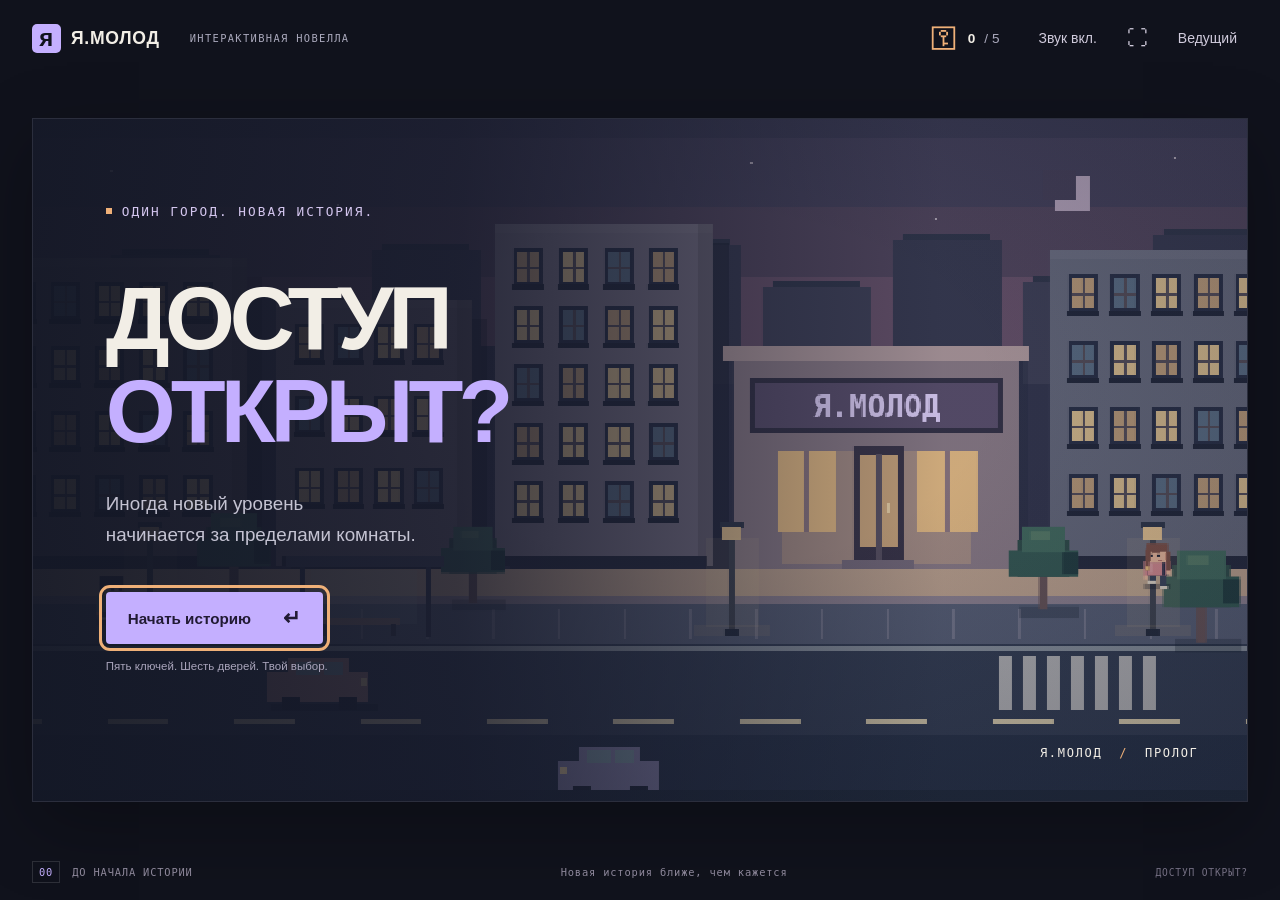
==== index.html @ 44071b17 "feat: реализовать сцены пролога и переиспользуемый движок игры" ====
<!doctype html>
<html lang="ru">
<head>
  <meta charset="utf-8">
  <meta name="viewport" content="width=device-width, initial-scale=1">
  <meta name="theme-color" content="#10121e">
  <title>Я.МОЛОД — доступ открыт?</title>
  <link rel="icon" href="data:image/svg+xml,%3Csvg xmlns='http://www.w3.org/2000/svg' viewBox='0 0 32 32'%3E%3Crect width='32' height='32' rx='8' fill='%23b6a1f2'/%3E%3Cpath d='M8 8h16v16H8z' fill='%2310121e'/%3E%3Cpath d='M12 12h8v4h-4v4h-4z' fill='%23b6a1f2'/%3E%3C/svg%3E">
  <link rel="stylesheet" href="styles.css">
</head>
<body>
  <div class="game-shell">
    <header class="topbar">
      <a class="brand" href="./" aria-label="Я.МОЛОД — на старт"><span class="brand-symbol" aria-hidden="true">я</span> Я.МОЛОД<span class="brand-caption">ИНТЕРАКТИВНАЯ НОВЕЛЛА</span></a>
      <div class="tools">
        <span class="key-count" aria-label="Собрано 0 из 5 ключей"><span aria-hidden="true">⚿</span> <b id="key-count">0</b><span>/ 5</span></span>
        <button class="icon-button" id="sound" aria-label="Отключить звук" aria-pressed="false" title="Звук">Звук вкл.</button>
        <button class="icon-button" id="fullscreen" title="Полный экран" aria-label="Полный экран">⛶</button>
        <button class="icon-button" id="host-toggle" aria-expanded="false" aria-controls="host-panel" title="Панель ведущего · H">Ведущий</button>
      </div>
    </header>

    <main id="stage" class="stage" aria-label="Игровая сцена">
      <canvas id="world" width="960" height="540" aria-label="Пиксельный город"></canvas>
      <div class="vignette" aria-hidden="true"></div>
      <div id="location-tag" class="location-tag" hidden><span class="tiny-square"></span><span id="location-name"></span></div>

      <section id="start-screen" class="start-screen" aria-label="Начало игры">
        <div class="eyebrow"><span class="tiny-square"></span> ОДИН ГОРОД. НОВАЯ ИСТОРИЯ.</div>
        <h1>ДОСТУП<br><span>ОТКРЫТ?</span></h1>
        <p class="intro">Иногда новый уровень<br>начинается за пределами комнаты.</p>
        <button id="start" class="primary-button">Начать историю <span aria-hidden="true">↵</span></button>
        <div class="start-footnote">Пять ключей. Шесть дверей. Твой выбор.</div>
        <div class="edition">Я.МОЛОД <span> / </span> ПРОЛОГ</div>
      </section>

      <div id="fade" class="fade" aria-hidden="true"></div>
      <section id="title-card" class="title-card" hidden><p id="title-kicker" class="eyebrow"></p><h2 id="title-text"></h2><span class="title-line"></span></section>

      <section id="dialogue" class="dialogue" aria-label="Диалог" hidden>
        <div class="portrait-frame"><canvas id="portrait" width="96" height="96" aria-hidden="true"></canvas></div>
        <div class="dialogue-body"><div class="speaker-line"><h2 id="speaker"></h2><span id="thought-label">МЫСЛИ</span></div><p id="dialogue-text" aria-live="polite"></p></div>
        <button id="next-dialogue" class="advance" aria-label="Следующая реплика"><span id="advance-label">Далее</span> <kbd>ПРОБЕЛ</kbd></button>
      </section>

      <section id="poster" class="poster" hidden aria-label="Афиша квеста">
        <div class="eyebrow">МОЛОДЁЖНЫЙ ЦЕНТР</div><strong>Я.МОЛОД</strong><div class="poster-door" aria-hidden="true">?</div><h2>ПЯТЬ КЛЮЧЕЙ.<br>ШЕСТАЯ ДВЕРЬ.</h2><p>Пройди квест. Узнай, что внутри.</p><span class="poster-stamp">СЕГОДНЯ / ВХОД СВОБОДНЫЙ</span>
      </section>

      <section id="chat" class="chat" aria-label="Переписка с Соней" hidden>
        <header class="chat-header"><span class="chat-avatar">С</span><div><b>Соня</b><small>В сети</small></div><span class="chat-menu" aria-hidden="true">···</span></header>
        <div class="chat-date">Сегодня</div><div id="chat-messages" class="chat-messages" aria-live="polite"></div>
        <button id="next-chat" class="chat-next">Продолжить <kbd>ПРОБЕЛ</kbd></button>
      </section>

      <section id="vote" class="vote-screen" aria-label="Прими решение" hidden>
        <span class="eyebrow">ПЕРВЫЙ ВЫБОР</span><h2>Прими решение</h2><p>У каждой истории есть поворотный момент.</p><div class="vote-clock"><span id="vote-seconds">30</span><span class="vote-unit">СЕКУНД</span></div><div class="vote-track"><div id="vote-progress"></div></div><p id="vote-hint" class="vote-hint"></p>
      </section>

      <section id="ending" class="ending" hidden><div class="eyebrow">ПРОЛОГ ЗАВЕРШЁН</div><h2>Первый шаг<br><em>сделан.</em></h2><p>Впереди — «Ямолод», пять ключей<br>и одна очень любопытная дверь.</p><span class="ending-note">Продолжение истории — в сцене 04</span><button id="replay" class="primary-button">Пройти ещё раз</button></section>
      <div id="pause-overlay" class="pause-overlay" hidden><span>ПАУЗА</span><p>История подождёт.</p><button id="resume" class="secondary-button">Продолжить</button></div>
      <div id="error" class="error-panel" role="alert" hidden><h2>Не удалось продолжить историю</h2><p id="error-message"></p><button id="error-reload" class="secondary-button">На старт</button></div>
    </main>

    <footer class="footer"><div><span class="chapter-index" id="chapter-index">00</span><span id="chapter-name">ДО НАЧАЛА ИСТОРИИ</span></div><span id="control-hint">Новая история ближе, чем кажется</span><span class="footer-mark">ДОСТУП ОТКРЫТ?</span></footer>
  </div>

  <aside id="host-panel" class="host-panel" aria-label="Панель ведущего" hidden>
    <header><div><span class="eyebrow">ЛОКАЛЬНАЯ РЕПЕТИЦИЯ</span><h2>Панель ведущего</h2></div><button id="host-close" class="icon-button" aria-label="Закрыть панель">×</button></header>
    <p id="host-status" role="status">История готова к запуску</p>
    <button id="pause" class="secondary-button">Пауза</button>
    <fieldset id="vote-controls" disabled><legend>Результат выбора</legend><p>Задайте ветку вместо голосования участников.</p><button class="choice" data-choice="accept" aria-pressed="false"><b>А · Пойти с Соней</b><span>«Ладно, пошли. Но если там будут шишки и клей — я ухожу».</span></button><button class="choice" data-choice="decline" aria-pressed="false"><b>Б · Отправиться домой</b><span>«Нет, Сонь, сегодня без меня. Дома свои квесты».</span></button><button id="vote-finish" class="secondary-button">Завершить отсчёт</button></fieldset>
    <button id="restart" class="text-button">Начать заново</button><p class="host-help"><kbd>H</kbd> — панель · <kbd>Пробел</kbd> — реплика<br>Панель видна на этом же экране.</p>
  </aside>

  <dialog id="restart-confirm" class="confirm-dialog"><h2>Начать историю заново?</h2><p>Текущее прохождение будет сброшено.</p><form method="dialog"><button class="secondary-button" value="cancel">Продолжить игру</button><button class="primary-button" value="restart">Начать заново</button></form></dialog>
  <noscript>Для игры необходим JavaScript. Включите его в настройках браузера.</noscript>
  <script type="module" src="src/main.js"></script>
</body>
</html>
---- styles.css ----
@font-face{font-family:LocalMono;src:local("Cascadia Code"),local("Consolas");font-display:swap}
:root{color-scheme:dark;--bg:#10121c;--panel:#191c2b;--text:#f2eee6;--muted:#aaa9bc;--accent:#c4afff;--orange:#efb078;--border:#ffffff20;font-family:Arial,Helvetica,sans-serif;font-size:16px}
*{box-sizing:border-box}body{margin:0;background:var(--bg);color:var(--text)}button,a{-webkit-tap-highlight-color:transparent}button{font:inherit;color:inherit;cursor:pointer}button:disabled{cursor:default;opacity:.4}button:focus-visible,a:focus-visible{outline:3px solid var(--orange);outline-offset:4px}button{transition:background .16s,border-color .16s,transform .16s}button:hover:not(:disabled){filter:brightness(1.13)}[hidden]{display:none!important}kbd{font-family:LocalMono,monospace;font-size:.7rem;letter-spacing:.05em;border:1px solid #ffffff30;border-radius:4px;padding:4px 6px;color:var(--muted)}
.game-shell{min-height:100dvh;display:flex;flex-direction:column;align-items:center;padding:0 32px}.topbar{width:100%;height:76px;flex:none;display:flex;align-items:center;justify-content:space-between;gap:16px}.brand{font-size:1.1rem;font-weight:900;letter-spacing:.04em;display:flex;align-items:center;gap:10px;text-decoration:none;color:var(--text)}.brand-symbol{background:var(--accent);color:var(--bg);width:29px;height:29px;display:grid;place-items:center;font-size:1.5rem;border-radius:5px;line-height:1}.brand-caption{font-family:LocalMono,monospace;font-weight:400;color:var(--muted);font-size:.65rem;letter-spacing:.13em;margin-left:20px}.tools{display:flex;align-items:center;gap:8px}.key-count{display:flex;align-items:center;gap:9px;margin-right:20px;font-size:.85rem}.key-count>span:first-child{color:var(--orange);font-size:1.8rem}.key-count>span:last-child{color:var(--muted)}.icon-button{background:transparent;border:1px solid transparent;border-radius:6px;padding:8px 10px;color:#d0cbdc;font-size:.85rem}.icon-button:hover{background:#ffffff0a;border-color:var(--border)}#fullscreen{font-size:1.3rem;padding:3px 10px}
.stage{position:relative;width:min(100%,calc((100dvh - 132px)*16/9));aspect-ratio:16/9;flex:none;margin:auto 0;isolation:isolate;overflow:hidden;background:#191c2c;border:1px solid #ffffff14;box-shadow:0 24px 70px #0004;container-type:inline-size}#world{display:block;width:100%;height:100%;image-rendering:pixelated}.vignette{position:absolute;inset:0;pointer-events:none;background:radial-gradient(ellipse at 55% 40%,transparent 30%,#0b0c1940 100%);z-index:1}.location-tag{position:absolute;left:3%;top:5%;padding:10px 14px;background:#141725d9;display:flex;align-items:center;gap:9px;font-family:LocalMono,monospace;font-size:clamp(.7rem,1.1cqw,.95rem);letter-spacing:.07em;z-index:2;border:1px solid #ffffff15}.tiny-square{display:inline-block;background:var(--orange);width:6px;height:6px;flex-shrink:0}.eyebrow{font-family:LocalMono,monospace;font-size:clamp(.65rem,1.05cqw,.85rem);letter-spacing:.16em;font-weight:400;color:var(--accent)}
.start-screen{position:absolute;inset:0;z-index:3;padding:7% 6%;background:linear-gradient(90deg,#131725ed 0%,#151828c9 35%,#15182822 75%)}.start-screen .eyebrow{display:flex;align-items:center;gap:10px;color:#d4c6ef}.start-screen h1{font-size:clamp(2rem,7.4cqw,7.2rem);letter-spacing:-.055em;line-height:1.03;margin:5% 0 3%;font-weight:900}.start-screen h1 span{color:var(--accent)}.intro{font-size:clamp(.8rem,1.55cqw,1.3rem);line-height:1.6;color:#c4c3d2;margin:0 0 4%}.primary-button{border:0;background:var(--accent);color:#211a33;min-height:46px;padding:14px 22px;font-size:.95rem;font-weight:700;border-radius:4px;display:inline-flex;justify-content:center;align-items:center;gap:32px}.primary-button:hover{background:#d1c0ff;transform:translateY(-1px)}.primary-button span{font-size:1.3rem}.start-footnote{margin-top:16px;font-size:clamp(.65rem,.95cqw,.8rem);color:#aaa5bc}.edition{position:absolute;right:4%;bottom:6%;font-family:LocalMono,monospace;font-size:.75rem;letter-spacing:.14em}.edition span{color:var(--orange);margin:0 8px}.fade{position:absolute;inset:0;background:#0d1019;opacity:0;pointer-events:none;z-index:5}.title-card{position:absolute;inset:0;z-index:6;display:flex;align-items:center;justify-content:center;flex-direction:column;background:#0d1019}.title-card h2{font-size:clamp(1.4rem,3.8cqw,3rem);font-weight:500;margin:20px;text-align:center}.title-line{width:48px;height:3px;background:var(--orange);margin-top:20px}
.dialogue{position:absolute;left:3%;right:3%;bottom:5%;z-index:8;display:flex;min-height:26%;background:#171a29f5;border:1px solid #9d8fc05c;box-shadow:0 8px 32px #0005;padding:2%;gap:2%;border-radius:5px}.portrait-frame{width:10%;aspect-ratio:1;align-self:flex-start;border:1px solid #ffffff14;background:#37324c;flex-shrink:0;image-rendering:pixelated}.portrait-frame canvas{width:100%;height:100%;display:block}.dialogue-body{padding:0 0 22px;flex:1}.speaker-line{display:flex;align-items:center;gap:15px;margin-bottom:10px}.speaker-line h2{font-size:clamp(.8rem,1.5cqw,1.2rem);margin:0;color:var(--accent)}#thought-label{font-size:.6rem;font-family:LocalMono,monospace;letter-spacing:.14em;color:#a9a2b8}#dialogue-text{margin:0;font-size:clamp(.8rem,1.65cqw,1.4rem);line-height:1.5;max-width:98%;white-space:pre-line}.advance{position:absolute;right:2%;bottom:10px;border:0;background:transparent;color:var(--muted);font-size:.7rem;display:flex;align-items:center;gap:12px}.advance:hover{color:white}.advance kbd{font-size:.6rem}
.poster{position:absolute;z-index:4;right:9%;top:8%;width:27%;padding:3%;background:#c3b0f2;color:#251b39;border:5px solid #211a30;transform:rotate(3deg);box-shadow:12px 12px #1118}.poster .eyebrow{color:#44365d;font-size:.65rem;letter-spacing:.08em}.poster strong{font-size:clamp(1rem,3cqw,2.6rem);display:block;margin-top:8px;letter-spacing:-.05em}.poster h2{font-size:clamp(.85rem,1.8cqw,1.7rem);line-height:1.1}.poster p{font-size:clamp(.6rem,1cqw,.85rem)}.poster-door{width:36%;height:70px;background:#342545;color:#f4b96f;display:grid;place-items:center;font-size:2.8rem;margin:15px auto;border:6px solid #66517c;box-shadow:6px 6px #a086cd}.poster-stamp{font-family:LocalMono,monospace;font-size:.55rem;border-top:1px solid #33224455;padding-top:10px;display:block}
.chat{position:absolute;z-index:9;top:5%;bottom:5%;left:28%;width:44%;background:#20232e;border:1px solid #ffffff25;border-radius:12px;box-shadow:0 15px 70px #0009;display:flex;flex-direction:column;padding:2%}.chat-header{display:flex;align-items:center;gap:10px;border-bottom:1px solid #ffffff15;padding-bottom:12px}.chat-avatar{display:grid;place-items:center;background:#66538c;border-radius:50%;width:35px;height:35px}.chat-header b{font-size:.95rem}.chat-header small{display:block;color:#aeb3c3;font-size:.65rem;margin-top:3px}.chat-menu{margin-left:auto}.chat-date{font-size:.65rem;color:#aeb3c3;text-align:center;padding:12px}.chat-messages{overflow:auto;display:flex;flex-direction:column;gap:8px;flex:1;scrollbar-width:thin}.bubble{background:#353949;border-radius:10px;padding:10px 12px;max-width:92%;align-self:flex-start;font-size:clamp(.7rem,1.15cqw,1rem);line-height:1.4}.bubble.self{background:#55487e;align-self:flex-end}.bubble canvas{display:block;width:100%;max-width:270px;image-rendering:pixelated;margin-top:8px}.chat-next{border:0;background:transparent;text-align:right;padding:12px 0 0;font-size:.7rem;color:var(--muted)}.chat-next kbd{font-size:.55rem;margin-left:5px}
.vote-screen{position:absolute;inset:0;z-index:9;background:#10131bd9;display:flex;align-items:center;justify-content:center;flex-direction:column;backdrop-filter:blur(2px)}.vote-screen h2{font-size:clamp(1.6rem,4.6cqw,4rem);margin:18px 0 10px;font-weight:500;letter-spacing:-.04em}.vote-screen>p{color:#bbb5cd;font-size:clamp(.7rem,1.2cqw,1rem)}.vote-clock{display:flex;align-items:center;flex-direction:column;margin:20px 0 15px}#vote-seconds{font-family:LocalMono,monospace;font-size:clamp(2.4rem,7cqw,6rem);color:var(--accent);line-height:1}.vote-unit{font-family:LocalMono,monospace;font-size:.6rem;letter-spacing:.2em;color:var(--muted);margin-top:10px}.vote-track{height:3px;width:26%;background:#ffffff20}#vote-progress{height:100%;width:100%;background:var(--accent)}.vote-hint{min-height:1.5em;margin-top:20px!important}.ending{position:absolute;inset:0;z-index:8;padding:8%;background:linear-gradient(90deg,#101522ed,#101522b0 50%,#10152211)}.ending h2{font-size:clamp(2rem,5.8cqw,5rem);letter-spacing:-.04em;line-height:1.1;margin:24px 0}.ending em{font-style:normal;color:var(--accent)}.ending p{color:#c4c3d2;font-size:clamp(.8rem,1.5cqw,1.2rem);line-height:1.6}.ending-note{display:block;color:var(--muted);font-size:.75rem;margin:20px 0}.pause-overlay{position:absolute;inset:0;z-index:12;background:#11131cdd;display:flex;align-items:center;justify-content:center;flex-direction:column;backdrop-filter:blur(4px)}.pause-overlay>span{letter-spacing:.25em;font-size:2rem;color:var(--accent)}.pause-overlay>p{color:var(--muted)}.error-panel{position:absolute;z-index:20;inset:15%;background:#261f2c;border:1px solid #ec958e;padding:30px}.error-panel p{overflow-wrap:anywhere}
.footer{height:56px;width:100%;display:flex;align-items:center;justify-content:space-between;flex:none;font-family:LocalMono,monospace;font-size:.65rem;letter-spacing:.08em;color:#918b9e;gap:12px}.footer>div{display:flex;align-items:center;gap:12px}.chapter-index{border:1px solid #ffffff20;padding:4px 6px;color:var(--accent);font-size:.65rem}.footer-mark{font-size:.6rem;color:#777286}.host-panel{position:fixed;z-index:30;right:20px;top:70px;bottom:20px;overflow:auto;width:min(350px,calc(100% - 40px));background:#202332;border:1px solid #ffffff26;box-shadow:0 15px 90px #0009;padding:24px;border-radius:8px}.host-panel header{display:flex;align-items:flex-start;justify-content:space-between}.host-panel .eyebrow{font-size:.6rem}.host-panel h2{font-size:1.15rem;margin:10px 0}.host-panel p{font-size:.8rem;color:var(--muted);line-height:1.5}.host-panel fieldset{border:0;border-top:1px solid var(--border);padding:18px 0 0;margin:24px 0 16px;min-width:0}.host-panel legend{font-size:.9rem;padding:0 10px 0 0}.secondary-button{background:#ffffff08;border:1px solid #ffffff30;border-radius:4px;padding:11px 15px;font-size:.85rem}.host-panel .secondary-button{width:100%}.choice{display:block;width:100%;background:#ffffff05;border:1px solid var(--border);text-align:left;padding:12px;margin:10px 0;border-radius:5px}.choice b{display:block;font-size:.85rem}.choice span{font-size:.75rem;display:block;line-height:1.5;margin-top:8px;color:var(--muted)}.choice[aria-pressed=true]{border-color:var(--accent);background:#b89af71a}.text-button{border:0;background:none;color:var(--accent);padding:10px 0;font-size:.85rem}.host-help{border-top:1px solid var(--border);padding-top:15px;font-size:.7rem!important;line-height:2!important}.host-help kbd{font-size:.55rem}.confirm-dialog{background:#202332;color:var(--text);border:1px solid var(--border);border-radius:8px;padding:30px;max-width:90vw}.confirm-dialog::backdrop{background:#000a}.confirm-dialog h2{font-size:1.2rem}.confirm-dialog p{color:var(--muted)}.confirm-dialog form{display:flex;gap:12px;margin-top:24px}.confirm-dialog .primary-button{font-size:.85rem;padding:10px 16px}
@media(min-width:1800px){.game-shell{padding:0 48px}.topbar{height:90px}.footer{height:64px}.stage{width:min(100%,calc((100dvh - 154px)*16/9))}}
@media(max-width:800px){.game-shell{padding:0 12px}.topbar{height:60px}.brand-caption,.footer-mark{display:none}.key-count{margin-right:4px}.tools{gap:0}.icon-button{padding:7px;font-size:.7rem}.brand{font-size:.9rem}.stage{width:min(100%,calc((100dvh - 104px)*16/9))}.footer{height:44px;font-size:.5rem}.start-screen{padding:5%}.start-screen h1{margin:4% 0 3%}.start-footnote,.edition{display:none}.primary-button{min-height:34px;padding:10px 14px;font-size:.75rem}.intro{margin-bottom:3%}.dialogue{bottom:3%;min-height:29%;padding:2%}.dialogue-body{padding-bottom:18px}.speaker-line{margin-bottom:5px}.advance{bottom:5px;font-size:.6rem}.advance kbd{font-size:.5rem}.chat{left:20%;width:60%;padding:2%}.chat-header{padding-bottom:6px}.chat-date{padding:5px}.bubble{padding:6px 9px}.bubble canvas{max-width:180px}.poster{width:29%;padding:2%;right:6%}.poster-door{height:45px;margin:8px auto;font-size:1.8rem}.poster-stamp{font-size:.4rem}.vote-clock{margin:8px}.vote-screen h2{margin:10px 0 0}.vote-hint{margin-top:10px!important}.ending{padding:5%}.ending h2{margin:14px 0}.ending-note{margin:10px 0;font-size:.6rem}}
@media(max-width:550px) and (orientation:portrait){.brand-symbol{display:none}.tools .key-count{display:none}.game-shell{justify-content:center}.stage{width:100%;aspect-ratio:3/4}.stage #world{height:100%;object-fit:cover}.start-screen{padding:15% 7%;background:linear-gradient(90deg,#131725ee,#15182870)}.start-screen h1{font-size:13cqw;margin:12% 0 7%}.eyebrow{font-size:.6rem}.intro{font-size:4cqw;margin-bottom:10%}.start-footnote{display:block;font-size:.6rem}.dialogue{bottom:3%;min-height:34%;padding:4%}.portrait-frame{width:17%}.dialogue-body{padding-bottom:25px}#dialogue-text{font-size:3.8cqw}.speaker-line h2{font-size:3.8cqw}#thought-label{font-size:.45rem}.speaker-line{gap:6px}.chat{left:5%;width:90%;top:6%;bottom:6%;padding:5%}.bubble{font-size:.8rem}.poster{width:60%;right:15%;top:12%;padding:6%}.poster h2{font-size:1.3rem}.poster strong{font-size:2rem}.poster-door{height:70px}.poster p{font-size:.7rem}.vote-screen h2{font-size:8cqw}.vote-screen>p{text-align:center;max-width:80%}#vote-seconds{font-size:20cqw}.vote-clock{margin:24px}.vote-track{width:50%}.ending{padding:15% 8%;background:#101522ce}.ending h2{font-size:12cqw}.ending p{font-size:1rem}.ending-note{margin:25px 0}.footer #control-hint{display:none}.location-tag{max-width:90%;font-size:.6rem}.title-card h2{font-size:1.6rem}}
/* Narrative and interactive text remains readable on projection and narrow screens. */
.bubble{font-size:clamp(1rem,1.25cqw,1.1rem)}
.chat{left:24%;width:52%}
.chat-header b{font-size:1rem}
.chat-header small,.chat-next{font-size:.875rem}
.speaker-line h2{font-size:clamp(1rem,1.5cqw,1.2rem)}
.location-tag{font-size:clamp(.875rem,1.1cqw,.95rem)}
.poster p{font-size:.875rem}
.choice b,.secondary-button,.icon-button{font-size:.875rem}
.choice span,.host-panel p{font-size:.875rem}
@media(max-width:800px){.chat{left:15%;width:70%}.location-tag{font-size:.75rem}}
@media(max-width:550px) and (orientation:portrait){.chat{left:5%;width:90%}.bubble{font-size:1rem}#dialogue-text{font-size:1rem}.speaker-line h2{font-size:1rem}.tools .icon-button{font-size:.75rem}.location-tag{font-size:.75rem}}
@media(prefers-reduced-motion:reduce){button{transition:none}}
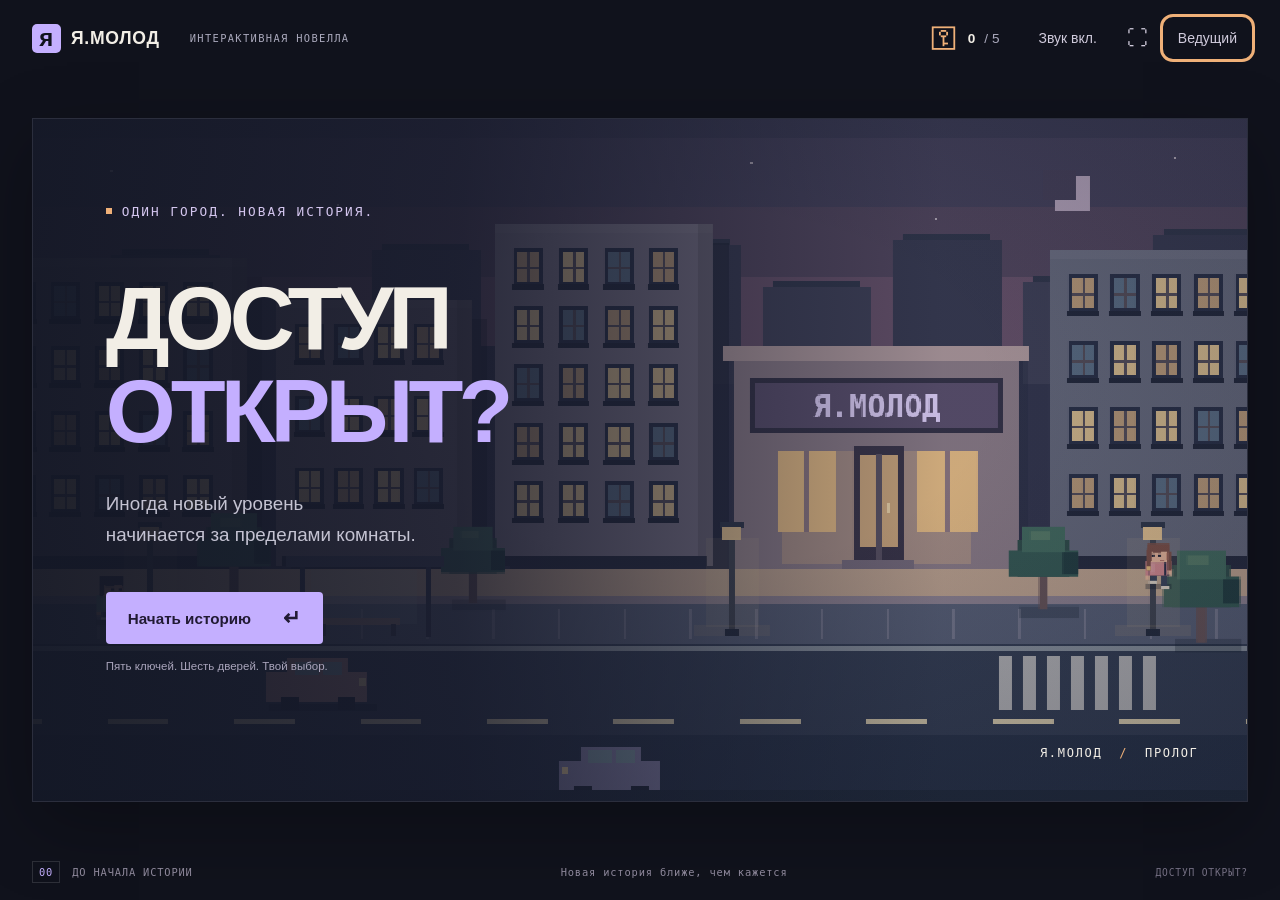
==== commit 5bd5b833: "feat: добавить голосование через Firebase и публикацию на GitHub Pages" ====
--- a/index.html
+++ b/index.html
@@ -7,6 +7,7 @@
   <title>Я.МОЛОД — доступ открыт?</title>
   <link rel="icon" href="data:image/svg+xml,%3Csvg xmlns='http://www.w3.org/2000/svg' viewBox='0 0 32 32'%3E%3Crect width='32' height='32' rx='8' fill='%23b6a1f2'/%3E%3Cpath d='M8 8h16v16H8z' fill='%2310121e'/%3E%3Cpath d='M12 12h8v4h-4v4h-4z' fill='%23b6a1f2'/%3E%3C/svg%3E">
   <link rel="stylesheet" href="styles.css">
+  <link rel="stylesheet" href="network.css">
 </head>
 <body>
   <div class="game-shell">
@@ -66,10 +67,32 @@
   </div>
 
   <aside id="host-panel" class="host-panel" aria-label="Панель ведущего" hidden>
-    <header><div><span class="eyebrow">ЛОКАЛЬНАЯ РЕПЕТИЦИЯ</span><h2>Панель ведущего</h2></div><button id="host-close" class="icon-button" aria-label="Закрыть панель">×</button></header>
+    <header><div><span id="host-mode" class="eyebrow">ЛОКАЛЬНАЯ РЕПЕТИЦИЯ</span><h2>Панель ведущего</h2></div><button id="host-close" class="icon-button" aria-label="Закрыть панель">×</button></header>
     <p id="host-status" role="status">История готова к запуску</p>
     <button id="pause" class="secondary-button">Пауза</button>
-    <fieldset id="vote-controls" disabled><legend>Результат выбора</legend><p>Задайте ветку вместо голосования участников.</p><button class="choice" data-choice="accept" aria-pressed="false"><b>А · Пойти с Соней</b><span>«Ладно, пошли. Но если там будут шишки и клей — я ухожу».</span></button><button class="choice" data-choice="decline" aria-pressed="false"><b>Б · Отправиться домой</b><span>«Нет, Сонь, сегодня без меня. Дома свои квесты».</span></button><button id="vote-finish" class="secondary-button">Завершить отсчёт</button></fieldset>
+    <fieldset id="vote-controls" disabled><legend>Результат выбора</legend><p id="vote-instructions">Задайте ветку вместо голосования участников.</p><p id="vote-counts" hidden></p><button class="choice" data-choice="accept" aria-pressed="false"><b>А · Пойти с Соней</b><span>«Ладно, пошли. Но если там будут шишки и клей — я ухожу».</span></button><button class="choice" data-choice="decline" aria-pressed="false"><b>Б · Отправиться домой</b><span>«Нет, Сонь, сегодня без меня. Дома свои квесты».</span></button><button id="vote-finish" class="secondary-button">Завершить отсчёт</button></fieldset>
+    <section class="network-section" aria-label="Игра с участниками">
+      <h2>Подключить участников</h2>
+      <p>Создайте сессию перед началом истории. Без сессии работает локальная репетиция.</p>
+      <button id="connect-host" class="secondary-button">Подключить Firebase</button>
+      <form id="host-login">
+        <label>Почта ведущего<input id="host-email" type="email" autocomplete="username" required></label>
+        <label>Пароль<input id="host-password" type="password" autocomplete="current-password" required></label>
+        <button class="secondary-button" type="submit">Войти</button>
+      </form>
+      <div id="network-actions" hidden>
+        <button id="create-room" class="secondary-button">Создать сессию</button>
+        <button id="close-room" class="secondary-button">Закрыть сессию</button>
+        <button id="host-logout" class="text-button">Выйти из аккаунта</button>
+      </div>
+      <p id="network-status" role="status">Сетевой режим не подключён.</p>
+      <div id="room-info" hidden>
+        <div id="room-qr" role="img" aria-label="QR-код для подключения к игре"></div>
+        <a id="room-link" target="_blank" rel="noopener"></a>
+        <button id="copy-room" class="secondary-button">Скопировать ссылку</button>
+        <p id="room-count"></p>
+      </div>
+    </section>
     <button id="restart" class="text-button">Начать заново</button><p class="host-help"><kbd>H</kbd> — панель · <kbd>Пробел</kbd> — реплика<br>Панель видна на этом же экране.</p>
   </aside>
 
--- a/network.css
+++ b/network.css
@@ -0,0 +1,17 @@
+.network-section{border-top:1px solid var(--border);margin-top:18px;padding-top:18px}
+.network-section label{display:block;font-size:.875rem;margin:12px 0}
+.network-section input{display:block;width:100%;margin-top:6px;padding:10px;background:#10121e;color:var(--text);border:1px solid var(--border);border-radius:4px;font:inherit}
+.network-section button{margin:5px 0}
+#room-qr{background:white;padding:8px;border-radius:6px;max-width:270px;margin:12px auto}
+#room-qr svg{display:block;width:100%;height:auto}
+#room-link{display:block;color:var(--accent);font-size:.8rem;overflow-wrap:anywhere}
+.participant-page{display:block;min-height:100dvh;height:auto;overflow:auto;padding:24px 16px;background:radial-gradient(ellipse at top,#2d2542,#10121e 70%)}
+.participant-card{width:min(100%,480px);margin:6vh auto;padding:28px 22px;background:#202332;border:1px solid var(--border);border-radius:12px}
+.participant-card h1{font-size:1.75rem;line-height:1.25;margin:24px 0}
+.participant-card p{line-height:1.6}
+#connection-status,.participant-note{color:var(--muted);font-size:.875rem}
+.participant-options button{display:block;width:100%;text-align:left;min-height:64px;margin:14px 0;padding:18px;border:1px solid var(--border);border-radius:6px;background:#ffffff08;font:inherit}
+.participant-options button[aria-pressed=true]{border-color:var(--accent);background:#b89af725}
+.participant-timer{font-size:1.5rem;color:var(--accent);font-variant-numeric:tabular-nums}
+.participant-note{margin-top:32px;border-top:1px solid var(--border);padding-top:20px}
+#participant-status{min-height:3em}
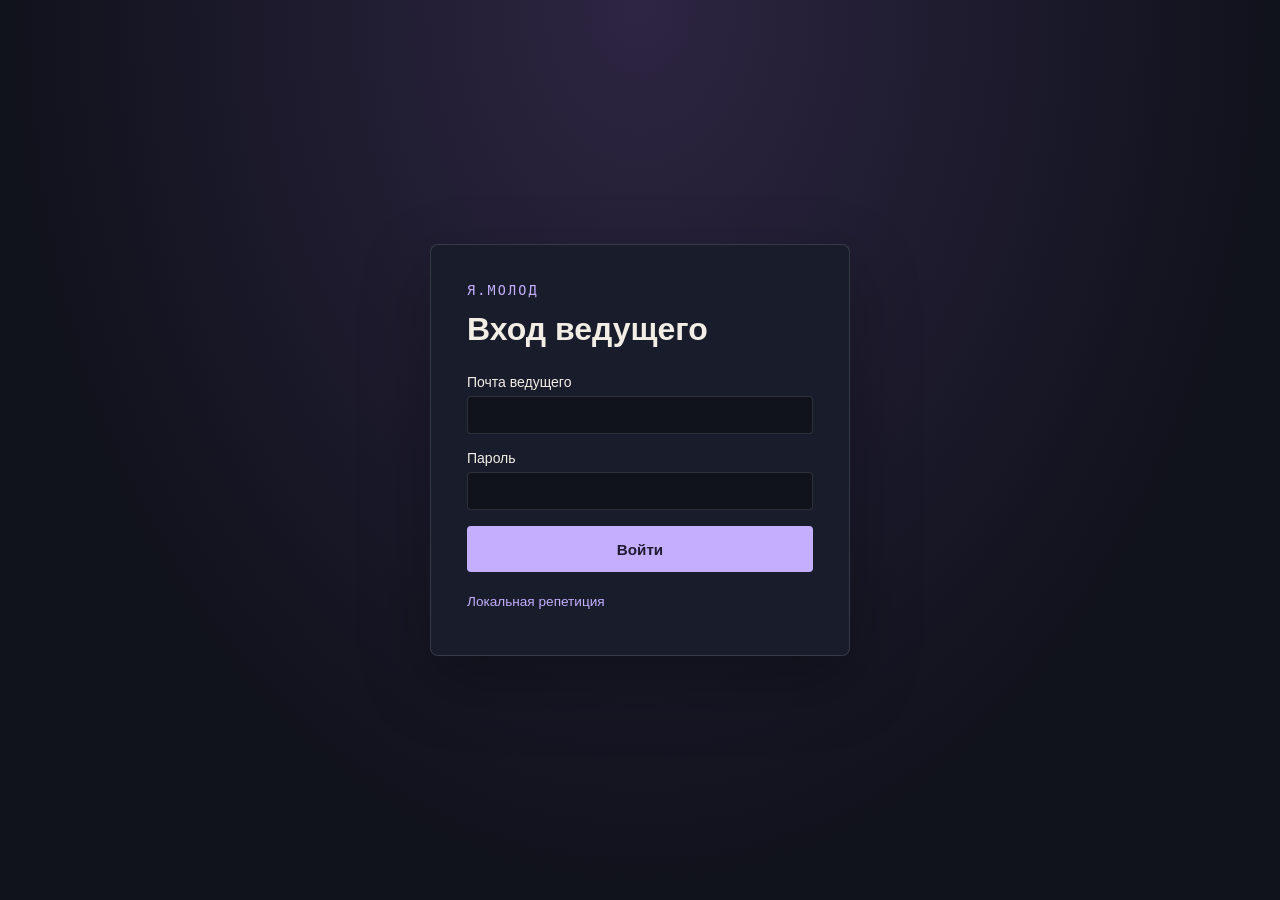
==== commit 661d7977: "feat: вынести вход ведущего и автоматически создавать сессию" ====
--- a/index.html
+++ b/index.html
@@ -10,7 +10,21 @@
   <link rel="stylesheet" href="network.css">
 </head>
 <body>
-  <div class="game-shell">
+  <main id="host-entry" class="host-entry">
+    <section class="host-entry-card" aria-labelledby="host-entry-title">
+      <span class="eyebrow">Я.МОЛОД</span>
+      <h1 id="host-entry-title" tabindex="-1">Вход ведущего</h1>
+      <form id="host-login">
+        <label>Почта ведущего<input id="host-email" type="email" autocomplete="username" required></label>
+        <label>Пароль<input id="host-password" type="password" autocomplete="current-password" required></label>
+        <button id="host-submit" class="primary-button" type="submit">Войти</button>
+      </form>
+      <button id="retry-room" class="primary-button" hidden>Повторить подключение</button>
+      <p id="entry-status" role="status"></p>
+      <button id="rehearse" class="text-button">Локальная репетиция</button>
+    </section>
+  </main>
+  <div id="game-shell" class="game-shell" hidden>
     <header class="topbar">
       <a class="brand" href="./" aria-label="Я.МОЛОД — на старт"><span class="brand-symbol" aria-hidden="true">я</span> Я.МОЛОД<span class="brand-caption">ИНТЕРАКТИВНАЯ НОВЕЛЛА</span></a>
       <div class="tools">
@@ -26,12 +40,21 @@
       <div class="vignette" aria-hidden="true"></div>
       <div id="location-tag" class="location-tag" hidden><span class="tiny-square"></span><span id="location-name"></span></div>
 
-      <section id="start-screen" class="start-screen" aria-label="Начало игры">
-        <div class="eyebrow"><span class="tiny-square"></span> ОДИН ГОРОД. НОВАЯ ИСТОРИЯ.</div>
-        <h1>ДОСТУП<br><span>ОТКРЫТ?</span></h1>
-        <p class="intro">Иногда новый уровень<br>начинается за пределами комнаты.</p>
-        <button id="start" class="primary-button">Начать историю <span aria-hidden="true">↵</span></button>
-        <div class="start-footnote">Пять ключей. Шесть дверей. Твой выбор.</div>
+      <section id="start-screen" class="start-screen" aria-label="Начало игры" hidden>
+        <div>
+          <div class="eyebrow"><span class="tiny-square"></span> ОДИН ГОРОД. НОВАЯ ИСТОРИЯ.</div>
+          <h1>ДОСТУП<br><span>ОТКРЫТ?</span></h1>
+          <p class="intro">Иногда новый уровень<br>начинается за пределами комнаты.</p>
+          <button id="start" class="primary-button" disabled>Начать историю <span aria-hidden="true">↵</span></button>
+          <div class="start-footnote">Пять ключей. Шесть дверей. Твой выбор.</div>
+        </div>
+        <section id="room-info" aria-labelledby="room-title" hidden>
+          <h2 id="room-title">Подключиться к игре</h2>
+          <a id="room-link" target="_blank" rel="noopener" aria-label="Открыть страницу участника"><span id="room-qr" role="img" aria-label="QR-код для подключения к игре"></span></a>
+          <p id="room-count" aria-live="polite"></p>
+          <button id="copy-room" class="secondary-button">Скопировать ссылку</button>
+          <p id="room-status" role="status"></p>
+        </section>
         <div class="edition">Я.МОЛОД <span> / </span> ПРОЛОГ</div>
       </section>
 
@@ -71,28 +94,8 @@
     <p id="host-status" role="status">История готова к запуску</p>
     <button id="pause" class="secondary-button">Пауза</button>
     <fieldset id="vote-controls" disabled><legend>Результат выбора</legend><p id="vote-instructions">Задайте ветку вместо голосования участников.</p><p id="vote-counts" hidden></p><button class="choice" data-choice="accept" aria-pressed="false"><b>А · Пойти с Соней</b><span>«Ладно, пошли. Но если там будут шишки и клей — я ухожу».</span></button><button class="choice" data-choice="decline" aria-pressed="false"><b>Б · Отправиться домой</b><span>«Нет, Сонь, сегодня без меня. Дома свои квесты».</span></button><button id="vote-finish" class="secondary-button">Завершить отсчёт</button></fieldset>
-    <section class="network-section" aria-label="Игра с участниками">
-      <h2>Подключить участников</h2>
-      <p>Создайте сессию перед началом истории. Без сессии работает локальная репетиция.</p>
-      <button id="connect-host" class="secondary-button">Подключить Firebase</button>
-      <form id="host-login">
-        <label>Почта ведущего<input id="host-email" type="email" autocomplete="username" required></label>
-        <label>Пароль<input id="host-password" type="password" autocomplete="current-password" required></label>
-        <button class="secondary-button" type="submit">Войти</button>
-      </form>
-      <div id="network-actions" hidden>
-        <button id="create-room" class="secondary-button">Создать сессию</button>
-        <button id="close-room" class="secondary-button">Закрыть сессию</button>
-        <button id="host-logout" class="text-button">Выйти из аккаунта</button>
-      </div>
-      <p id="network-status" role="status">Сетевой режим не подключён.</p>
-      <div id="room-info" hidden>
-        <div id="room-qr" role="img" aria-label="QR-код для подключения к игре"></div>
-        <a id="room-link" target="_blank" rel="noopener"></a>
-        <button id="copy-room" class="secondary-button">Скопировать ссылку</button>
-        <p id="room-count"></p>
-      </div>
-    </section>
+    <p id="network-status" role="status" hidden></p>
+    <button id="host-logout" class="text-button" hidden>Выйти из аккаунта</button>
     <button id="restart" class="text-button">Начать заново</button><p class="host-help"><kbd>H</kbd> — панель · <kbd>Пробел</kbd> — реплика<br>Панель видна на этом же экране.</p>
   </aside>
 
--- a/network.css
+++ b/network.css
@@ -1,10 +1,30 @@
-.network-section{border-top:1px solid var(--border);margin-top:18px;padding-top:18px}
-.network-section label{display:block;font-size:.875rem;margin:12px 0}
-.network-section input{display:block;width:100%;margin-top:6px;padding:10px;background:#10121e;color:var(--text);border:1px solid var(--border);border-radius:4px;font:inherit}
-.network-section button{margin:5px 0}
-#room-qr{background:white;padding:8px;border-radius:6px;max-width:270px;margin:12px auto}
+.host-entry{min-height:100dvh;display:grid;place-items:center;padding:24px 16px;background:radial-gradient(ellipse at top,#2d2542,var(--bg) 70%)}
+.host-entry-card{width:min(100%,420px);padding:clamp(20px,6vw,36px);background:var(--panel);border:1px solid var(--border);border-radius:8px;box-shadow:0 24px 70px #0004}
+.host-entry-card h1{margin:12px 0 26px;font-size:clamp(1.6rem,6vw,2rem)}
+.host-entry-card label{display:block;font-size:.875rem;margin:0 0 16px}
+.host-entry-card input{display:block;width:100%;margin-top:6px;padding:10px;background:var(--bg);color:var(--text);border:1px solid var(--border);border-radius:4px;font:inherit}
+.host-entry-card input:focus-visible{outline:2px solid var(--accent);outline-offset:2px}
+.host-entry-card .primary-button{width:100%}
+#entry-status,#room-status{font-size:.8rem;line-height:1.4;color:var(--muted)}
+#entry-status:empty,#room-status:empty{display:none}
+#rehearse{margin-top:12px}
+.start-screen:has(#room-info:not([hidden])){display:grid;grid-template-columns:minmax(0,1fr) auto;align-items:center;gap:3%;padding-block:4%;overflow:auto}
+#room-info{text-align:center;justify-self:end;color:var(--text);background:#171a29f5;border:1px solid var(--border);border-radius:8px;padding:clamp(8px,1.5cqw,18px);width:fit-content}
+#room-title{font-size:clamp(.8rem,2cqw,1.2rem);margin:0 0 8px}
+#room-link{display:block;margin:auto;width:clamp(76px,20cqw,250px)}
+#room-qr{display:block;background:white;border-radius:4px;overflow:hidden}
 #room-qr svg{display:block;width:100%;height:auto}
-#room-link{display:block;color:var(--accent);font-size:.8rem;overflow-wrap:anywhere}
+#room-count{font-size:.8rem;color:var(--muted);margin:8px 0}
+#room-status{margin:6px 0 0;max-width:26ch}
+@media(max-width:800px){#copy-room{font-size:.7rem;padding:6px 8px}}
+@media(max-width:550px) and (orientation:portrait){
+  .start-screen:has(#room-info:not([hidden])){grid-template-columns:1fr;align-content:start;gap:14px;padding:7%}
+  .start-screen:has(#room-info:not([hidden])) h1{font-size:10cqw;margin:4% 0 2%}
+  .start-screen:has(#room-info:not([hidden])) .intro{font-size:.8rem;margin-bottom:4%}
+  .start-screen:has(#room-info:not([hidden])) .start-footnote{margin-top:8px}
+  #room-info{justify-self:center}
+  #room-link{width:clamp(98px,31cqw,150px)}
+}
 .participant-page{display:block;min-height:100dvh;height:auto;overflow:auto;padding:24px 16px;background:radial-gradient(ellipse at top,#2d2542,#10121e 70%)}
 .participant-card{width:min(100%,480px);margin:6vh auto;padding:28px 22px;background:#202332;border:1px solid var(--border);border-radius:12px}
 .participant-card h1{font-size:1.75rem;line-height:1.25;margin:24px 0}
